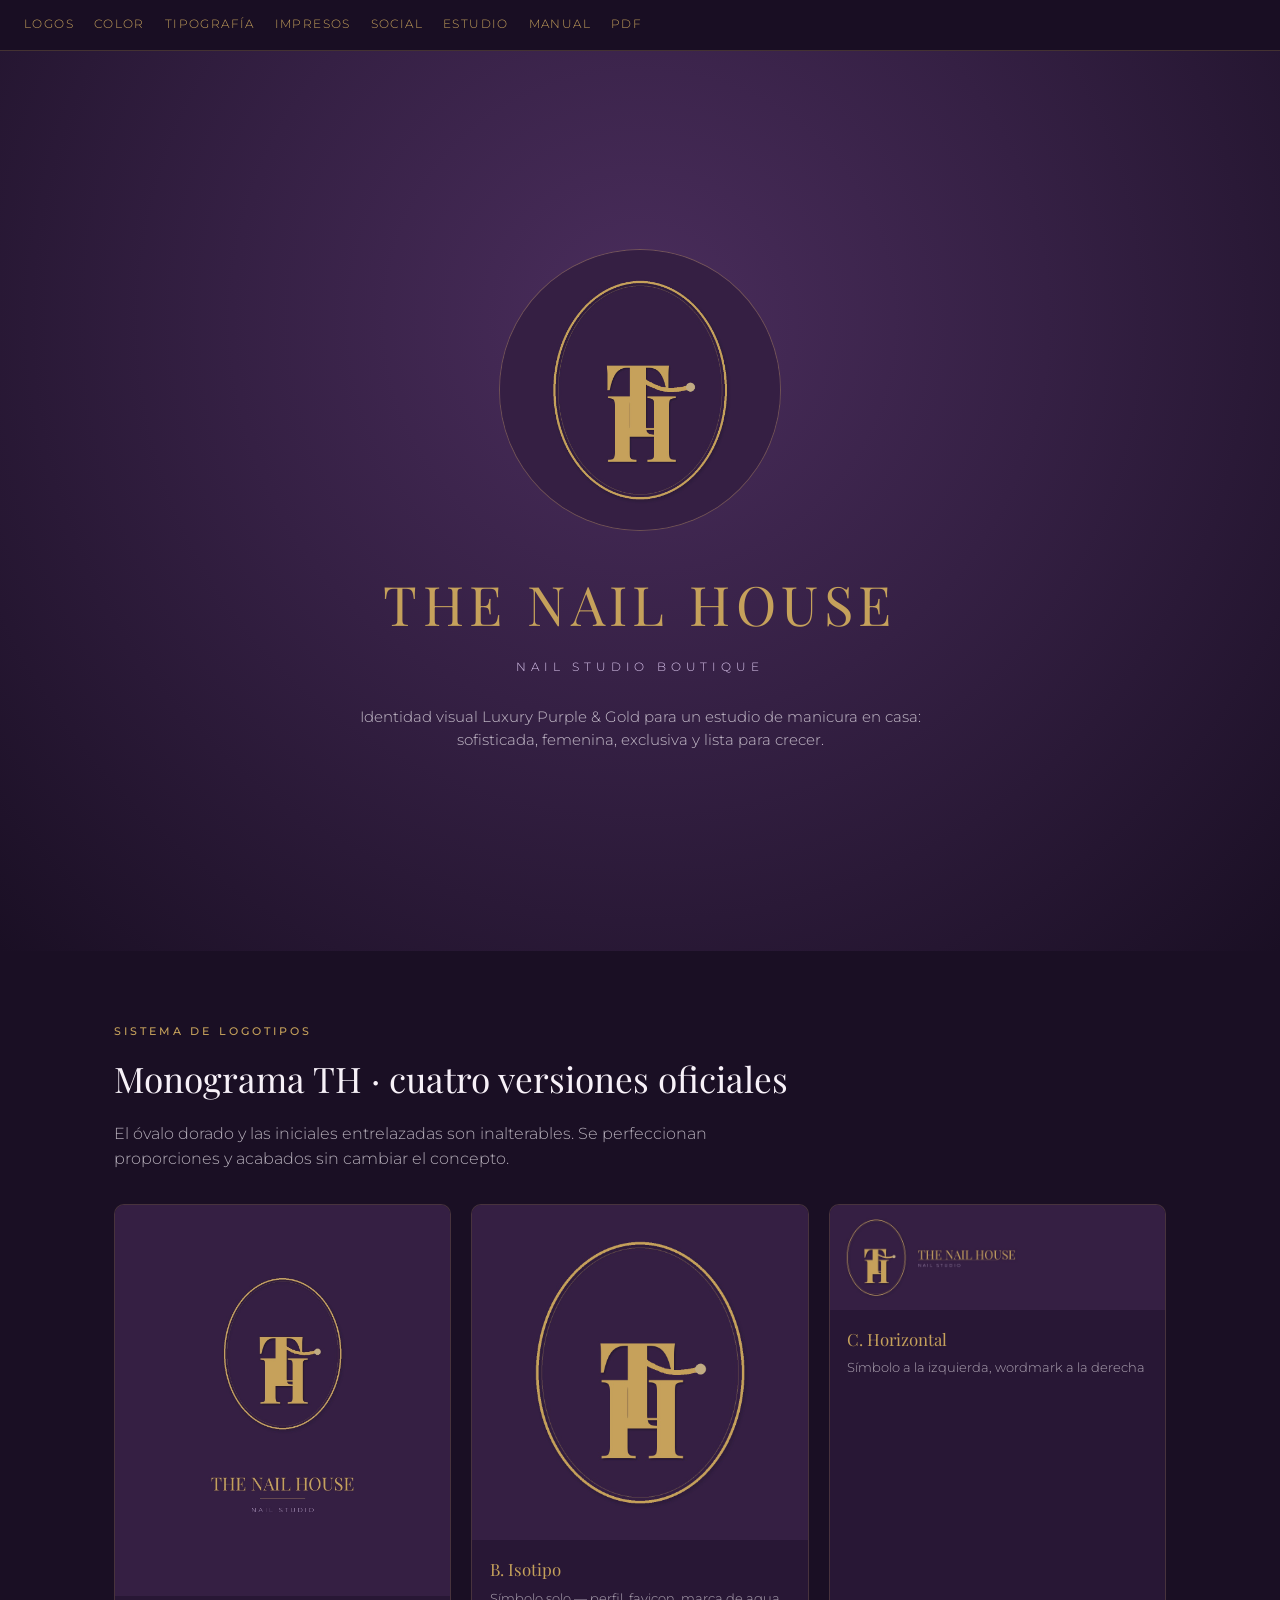
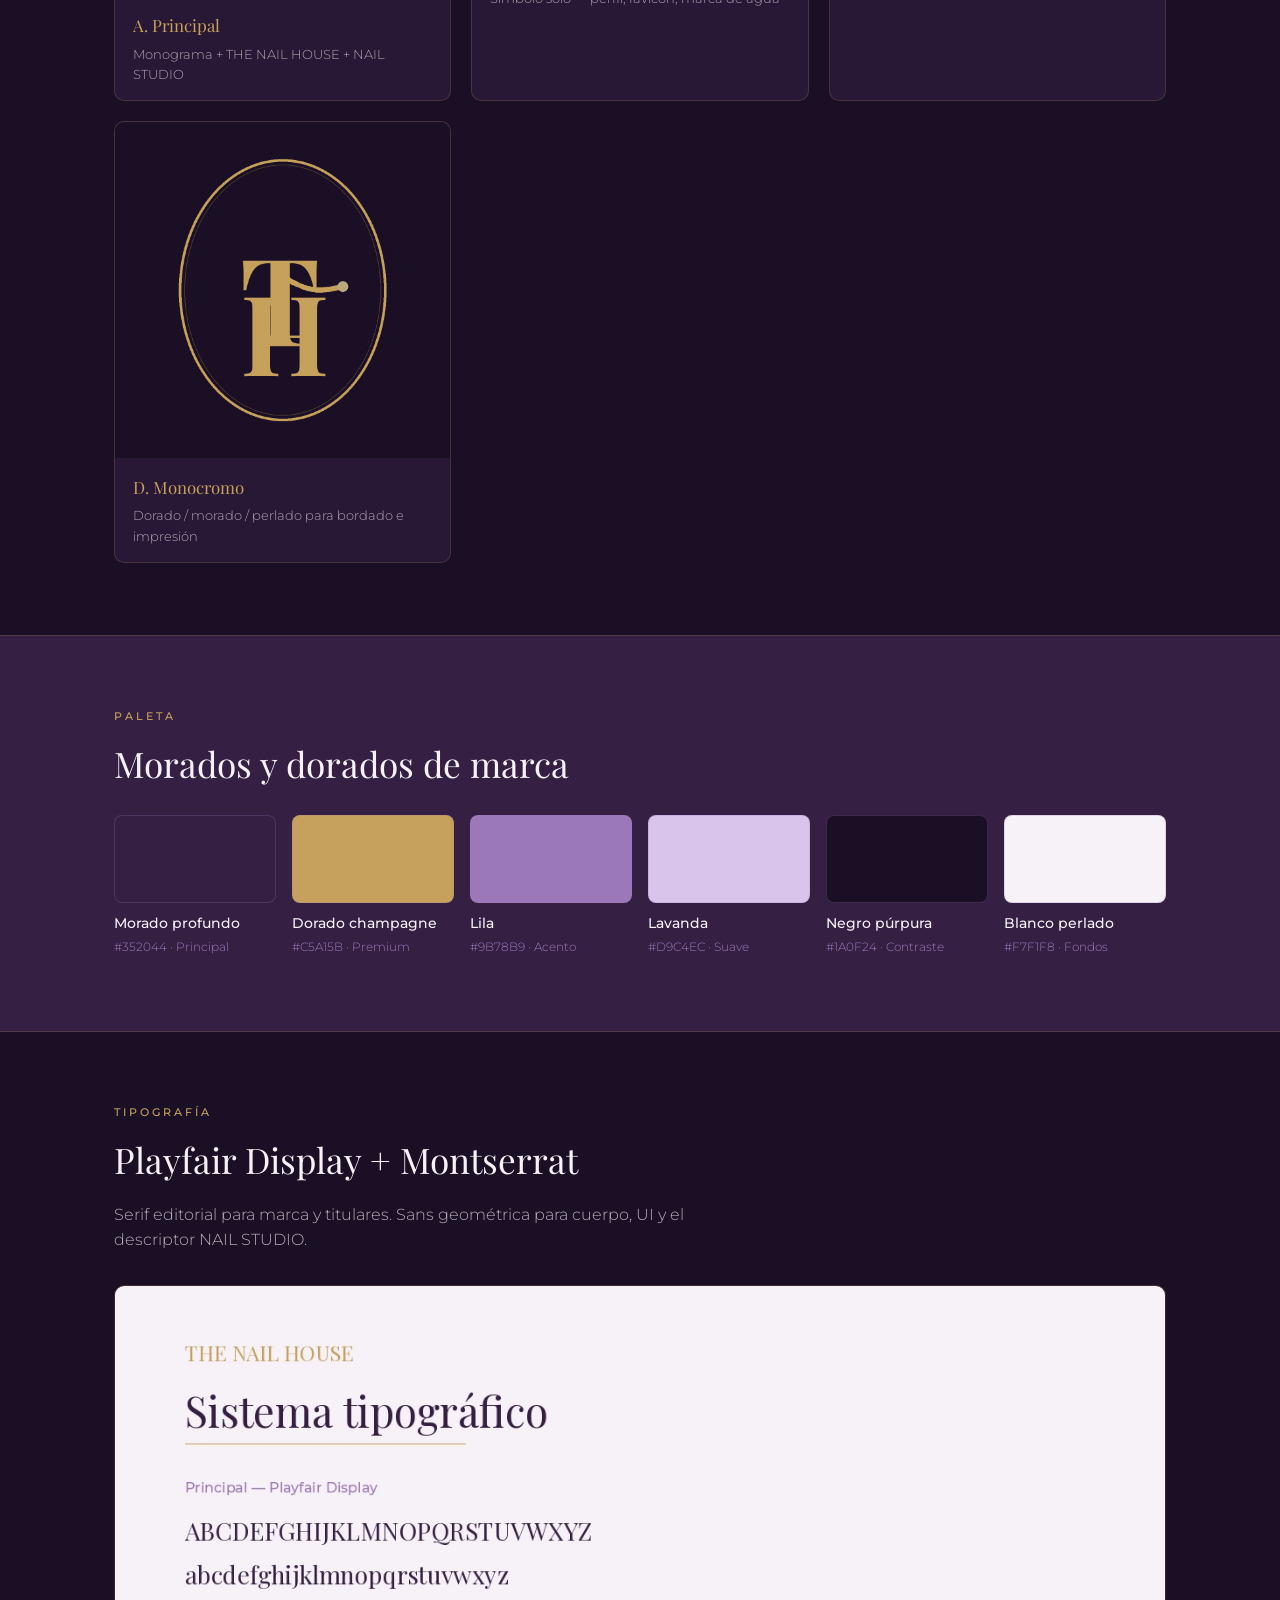
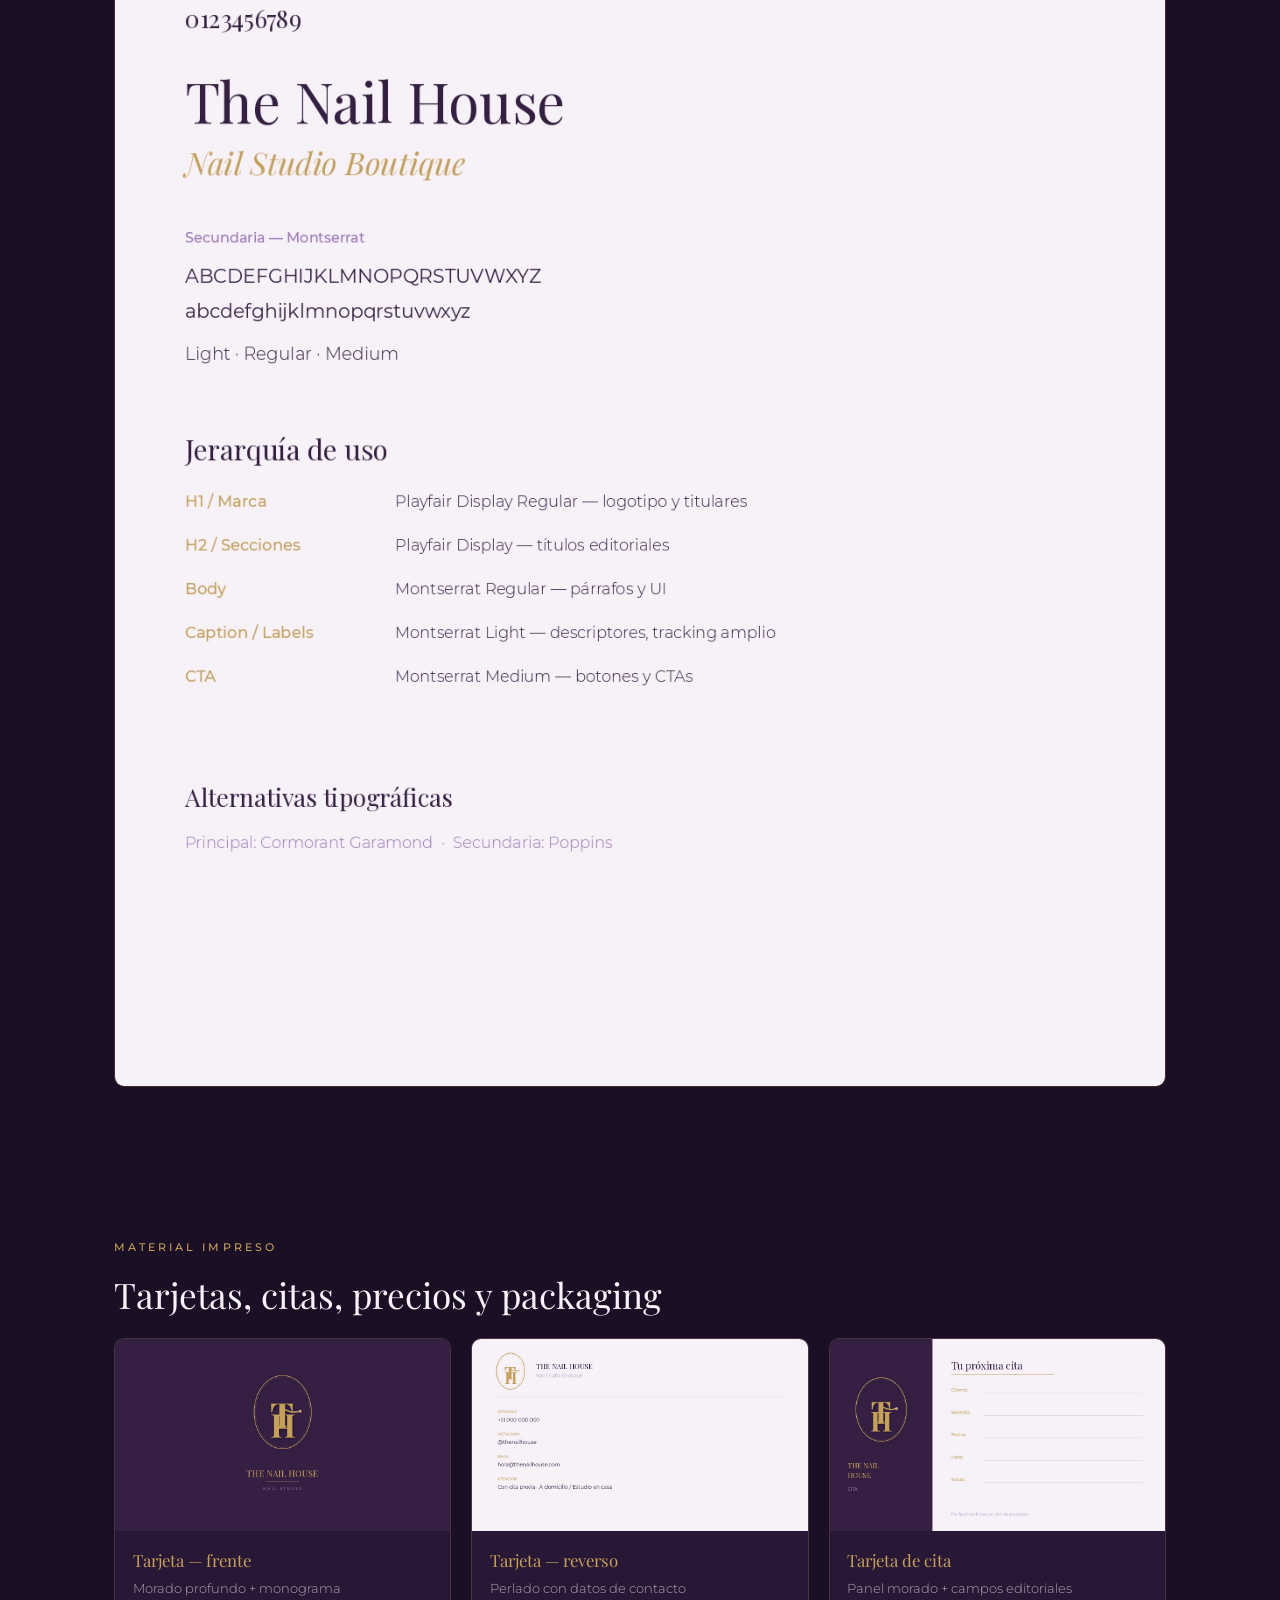
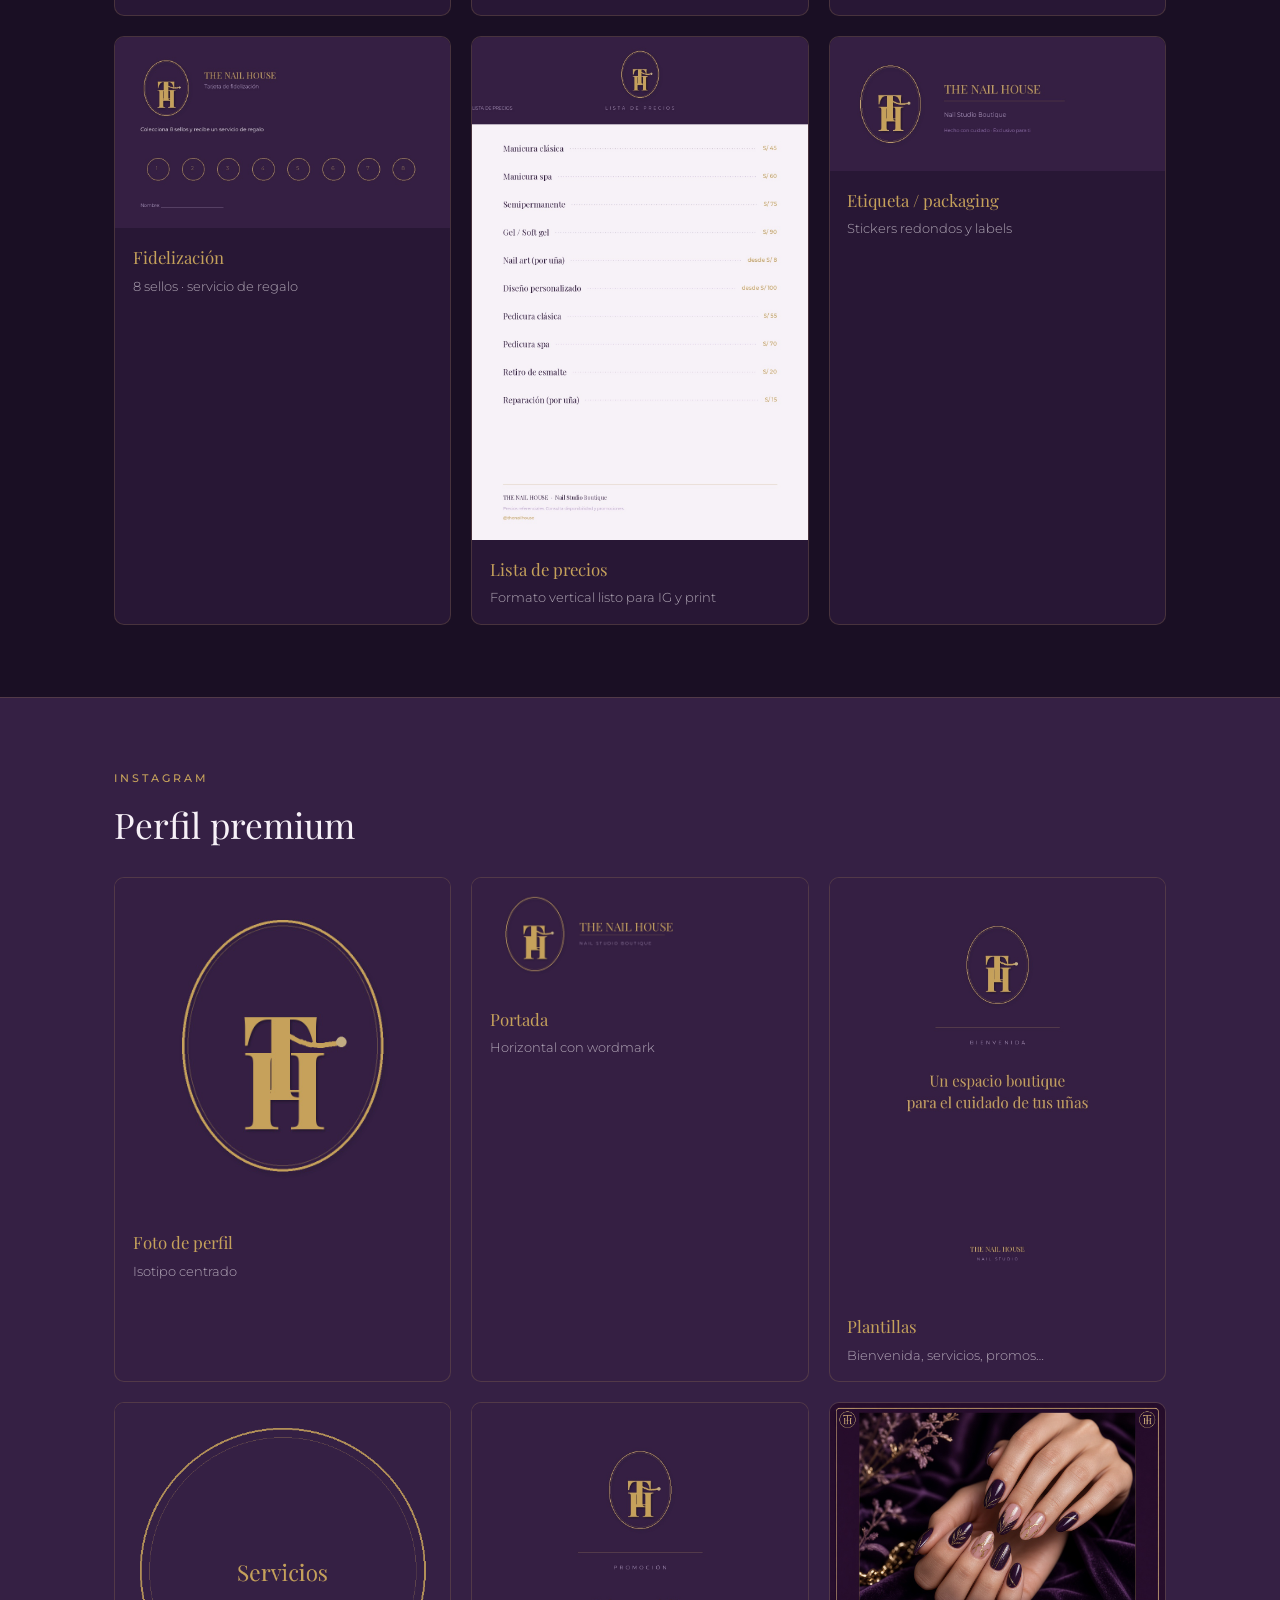
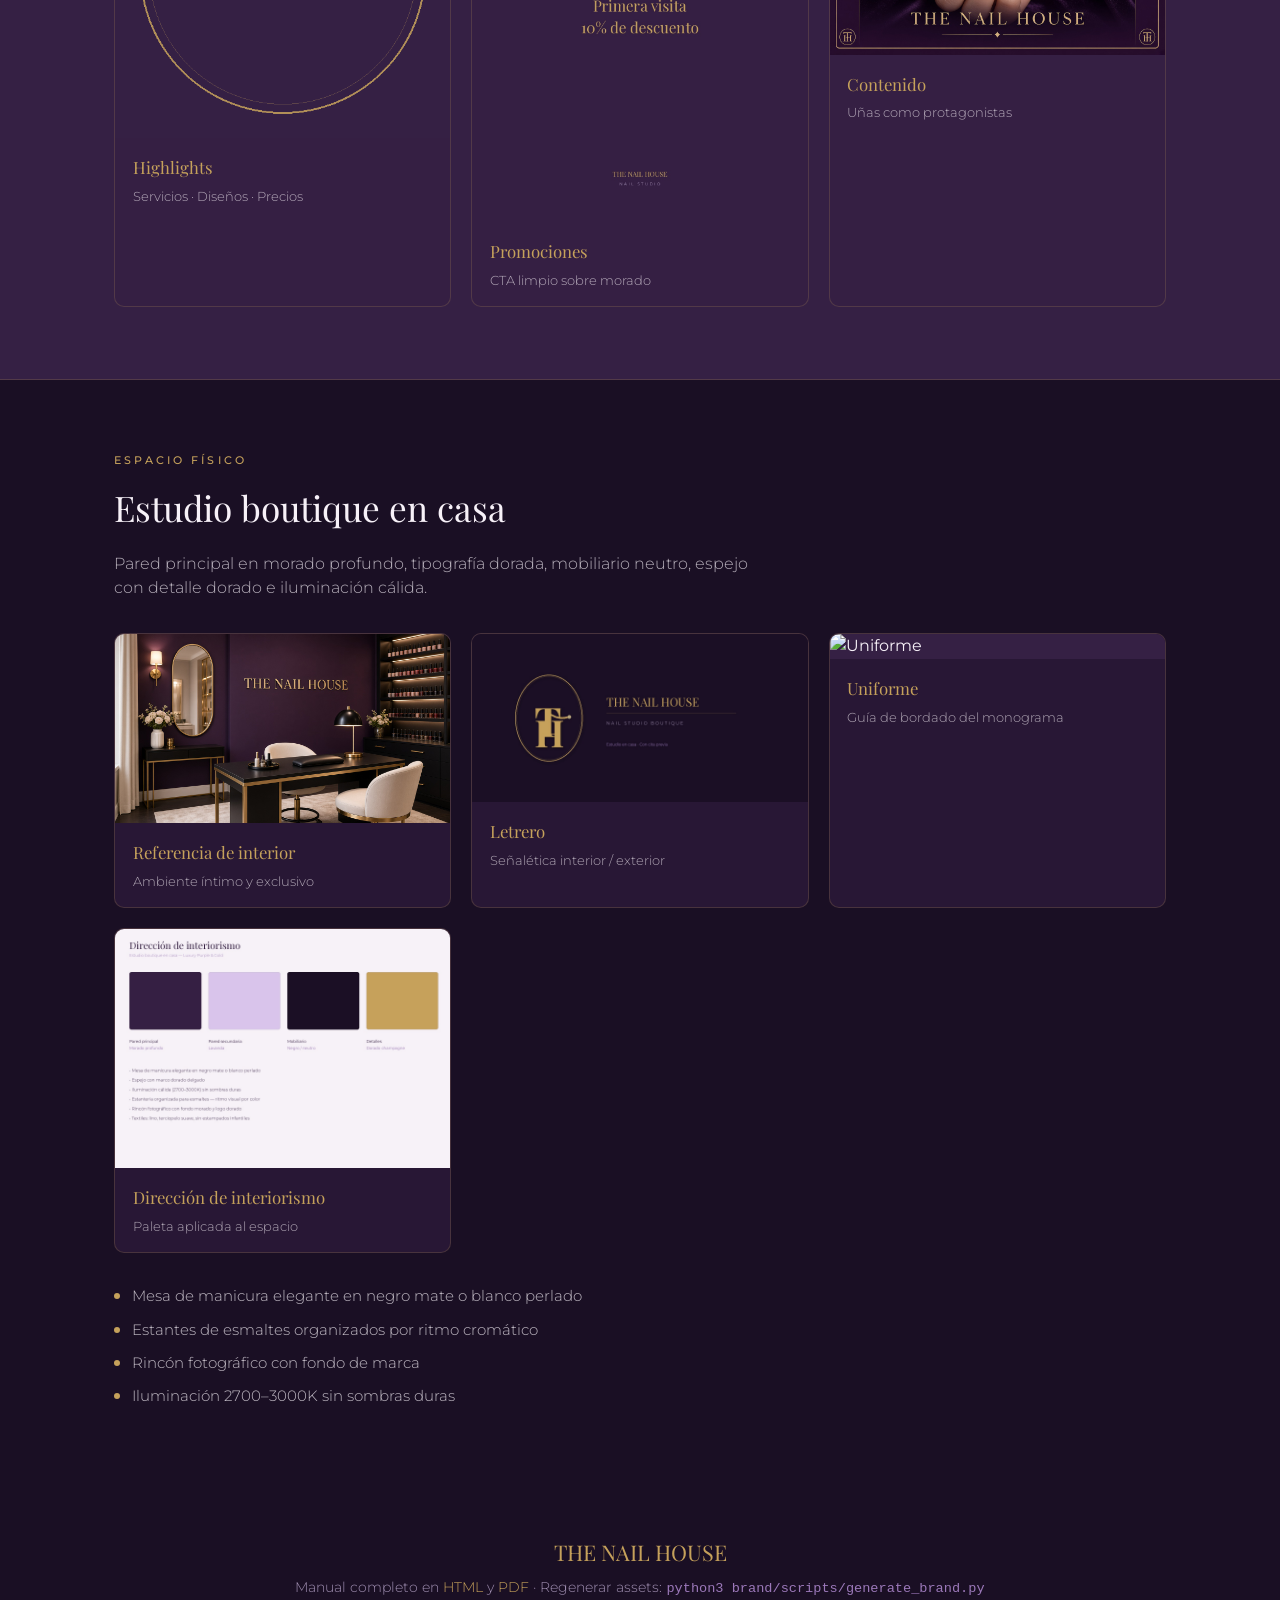
==== brand/index.html @ f0cbc024 "Add THE NAIL HOUSE luxury purple & gold brand identity Complete visual identity system: TH monogram " ====
<!DOCTYPE html>
<html lang="es">
<head>
<meta charset="UTF-8"/>
<meta name="viewport" content="width=device-width, initial-scale=1"/>
<title>THE NAIL HOUSE — Identidad Visual</title>
<link href="https://fonts.googleapis.com/css2?family=Playfair+Display:ital,wght@0,400;0,700;1,400&family=Montserrat:wght@300;400;500&display=swap" rel="stylesheet"/>
<style>
:root{
  --purple:#352044; --gold:#C5A15B; --lila:#9B78B9;
  --lavender:#D9C4EC; --black:#1A0F24; --pearl:#F7F1F8;
}
*{box-sizing:border-box;margin:0;padding:0}
body{font-family:Montserrat,sans-serif;background:var(--black);color:var(--pearl);line-height:1.55}
a{color:var(--gold);text-decoration:none}
nav{position:sticky;top:0;z-index:10;background:rgba(26,15,36,.92);backdrop-filter:blur(8px);
  display:flex;gap:1.25rem;flex-wrap:wrap;padding:1rem 1.5rem;border-bottom:1px solid rgba(197,161,91,.25);
  font-size:.72rem;letter-spacing:.12em;text-transform:uppercase;font-weight:300}
nav a:hover{color:var(--lavender)}
.hero{min-height:100vh;display:grid;place-items:center;text-align:center;padding:4rem 1.5rem;
  background:radial-gradient(ellipse at 50% 30%,#4a2d5c 0%,var(--purple) 45%,var(--black) 100%)}
.mono{width:min(280px,55vw);aspect-ratio:1;margin:0 auto 2rem;border-radius:50%;
  background:url('logos/logo-monogram/logo-monogram.jpg') center/cover;box-shadow:0 0 0 1px rgba(197,161,91,.35)}
.hero h1{font-family:'Playfair Display',serif;font-weight:400;font-size:clamp(2rem,5vw,3.4rem);
  letter-spacing:.1em;color:var(--gold);margin-bottom:.75rem}
.hero .tag{font-weight:300;letter-spacing:.4em;font-size:.75rem;color:var(--lavender)}
.hero p{max-width:36rem;margin:1.75rem auto 0;font-weight:300;color:rgba(247,241,248,.75);font-size:.95rem}
section{padding:4.5rem 1.5rem;max-width:1100px;margin:0 auto}
.eyebrow{font-size:.68rem;letter-spacing:.28em;text-transform:uppercase;color:var(--gold);margin-bottom:.75rem;font-weight:500}
h2{font-family:'Playfair Display',serif;font-weight:400;font-size:clamp(1.6rem,3vw,2.2rem);color:var(--pearl);margin-bottom:1rem}
.lead{color:rgba(247,241,248,.7);font-weight:300;max-width:40rem;margin-bottom:2rem}
.grid{display:grid;gap:1.25rem}
.grid-2{grid-template-columns:repeat(auto-fit,minmax(280px,1fr))}
.grid-3{grid-template-columns:repeat(auto-fit,minmax(200px,1fr))}
.card{background:rgba(53,32,68,.55);border:1px solid rgba(197,161,91,.2);border-radius:10px;overflow:hidden}
.card img{width:100%;display:block;background:var(--purple)}
.card .meta{padding:1rem 1.1rem}
.card h3{font-family:'Playfair Display',serif;font-size:1.05rem;color:var(--gold);margin-bottom:.35rem;font-weight:400}
.card p{font-size:.82rem;font-weight:300;color:rgba(247,241,248,.65)}
.swatches{display:grid;grid-template-columns:repeat(auto-fit,minmax(140px,1fr));gap:1rem}
.swatch .chip{height:88px;border-radius:8px;border:1px solid rgba(155,120,185,.25);margin-bottom:.6rem}
.swatch strong{display:block;font-weight:500;font-size:.85rem}
.swatch span{font-size:.72rem;color:var(--lila);font-weight:300}
.band{background:var(--purple);border-top:1px solid rgba(197,161,91,.2);border-bottom:1px solid rgba(197,161,91,.2)}
.band-inner{max-width:1100px;margin:0 auto;padding:4.5rem 1.5rem}
ul.clean{list-style:none;display:grid;gap:.65rem;margin-top:1rem}
ul.clean li{padding-left:1.1rem;position:relative;font-weight:300;color:rgba(247,241,248,.75);font-size:.92rem}
ul.clean li::before{content:"";position:absolute;left:0;top:.55em;width:6px;height:6px;border-radius:50%;background:var(--gold)}
footer{text-align:center;padding:3.5rem 1.5rem;color:rgba(217,196,236,.7);font-weight:300;font-size:.85rem}
footer strong{display:block;font-family:'Playfair Display',serif;color:var(--gold);font-size:1.35rem;font-weight:400;margin-bottom:.5rem}
</style>
</head>
<body>
<nav>
  <a href="#logos">Logos</a>
  <a href="#color">Color</a>
  <a href="#tipo">Tipografía</a>
  <a href="#print">Impresos</a>
  <a href="#social">Social</a>
  <a href="#estudio">Estudio</a>
  <a href="brand-guidelines/index.html">Manual</a>
  <a href="brand-guidelines/THE-NAIL-HOUSE-Brand-Guidelines.pdf">PDF</a>
</nav>

<header class="hero">
  <div>
    <div class="mono" role="img" aria-label="Monograma TH"></div>
    <h1>THE NAIL HOUSE</h1>
    <div class="tag">NAIL STUDIO BOUTIQUE</div>
    <p>Identidad visual Luxury Purple &amp; Gold para un estudio de manicura en casa: sofisticada, femenina, exclusiva y lista para crecer.</p>
  </div>
</header>

<section id="logos">
  <div class="eyebrow">Sistema de logotipos</div>
  <h2>Monograma TH · cuatro versiones oficiales</h2>
  <p class="lead">El óvalo dorado y las iniciales entrelazadas son inalterables. Se perfeccionan proporciones y acabados sin cambiar el concepto.</p>
  <div class="grid grid-2">
    <div class="card">
      <img src="logos/logo-primary/logo-primary.jpg" alt="Logotipo principal"/>
      <div class="meta"><h3>A. Principal</h3><p>Monograma + THE NAIL HOUSE + NAIL STUDIO</p></div>
    </div>
    <div class="card">
      <img src="logos/logo-monogram/logo-monogram.jpg" alt="Isotipo"/>
      <div class="meta"><h3>B. Isotipo</h3><p>Símbolo solo — perfil, favicon, marca de agua</p></div>
    </div>
    <div class="card">
      <img src="logos/logo-horizontal/logo-horizontal.jpg" alt="Logotipo horizontal"/>
      <div class="meta"><h3>C. Horizontal</h3><p>Símbolo a la izquierda, wordmark a la derecha</p></div>
    </div>
    <div class="card">
      <img src="logos/logo-monochrome/logo-on-black.jpg" alt="Monocromo"/>
      <div class="meta"><h3>D. Monocromo</h3><p>Dorado / morado / perlado para bordado e impresión</p></div>
    </div>
  </div>
</section>

<section id="color" class="band" style="max-width:none;padding:0">
  <div class="band-inner">
    <div class="eyebrow">Paleta</div>
    <h2>Morados y dorados de marca</h2>
    <div class="swatches" style="margin-top:1.5rem">
      <div class="swatch"><div class="chip" style="background:#352044"></div><strong>Morado profundo</strong><span>#352044 · Principal</span></div>
      <div class="swatch"><div class="chip" style="background:#C5A15B"></div><strong>Dorado champagne</strong><span>#C5A15B · Premium</span></div>
      <div class="swatch"><div class="chip" style="background:#9B78B9"></div><strong>Lila</strong><span>#9B78B9 · Acento</span></div>
      <div class="swatch"><div class="chip" style="background:#D9C4EC"></div><strong>Lavanda</strong><span>#D9C4EC · Suave</span></div>
      <div class="swatch"><div class="chip" style="background:#1A0F24"></div><strong>Negro púrpura</strong><span>#1A0F24 · Contraste</span></div>
      <div class="swatch"><div class="chip" style="background:#F7F1F8"></div><strong>Blanco perlado</strong><span>#F7F1F8 · Fondos</span></div>
    </div>
  </div>
</section>

<section id="tipo">
  <div class="eyebrow">Tipografía</div>
  <h2>Playfair Display + Montserrat</h2>
  <p class="lead">Serif editorial para marca y titulares. Sans geométrica para cuerpo, UI y el descriptor NAIL STUDIO.</p>
  <img src="typography/typography-specimen.jpg" alt="Espécimen tipográfico" style="width:100%;border-radius:10px;border:1px solid rgba(197,161,91,.2)"/>
</section>

<section id="print">
  <div class="eyebrow">Material impreso</div>
  <h2>Tarjetas, citas, precios y packaging</h2>
  <div class="grid grid-2">
    <div class="card"><img src="business-cards/card-front.jpg" alt="Tarjeta frente"/><div class="meta"><h3>Tarjeta — frente</h3><p>Morado profundo + monograma</p></div></div>
    <div class="card"><img src="business-cards/card-back.jpg" alt="Tarjeta reverso"/><div class="meta"><h3>Tarjeta — reverso</h3><p>Perlado con datos de contacto</p></div></div>
    <div class="card"><img src="appointments/appointment-card.jpg" alt="Cita"/><div class="meta"><h3>Tarjeta de cita</h3><p>Panel morado + campos editoriales</p></div></div>
    <div class="card"><img src="appointments/loyalty-card.jpg" alt="Fidelización"/><div class="meta"><h3>Fidelización</h3><p>8 sellos · servicio de regalo</p></div></div>
    <div class="card"><img src="price-list/price-list.jpg" alt="Precios"/><div class="meta"><h3>Lista de precios</h3><p>Formato vertical listo para IG y print</p></div></div>
    <div class="card"><img src="packaging/label-rectangular.jpg" alt="Etiqueta"/><div class="meta"><h3>Etiqueta / packaging</h3><p>Stickers redondos y labels</p></div></div>
  </div>
</section>

<section id="social" class="band" style="max-width:none;padding:0">
  <div class="band-inner">
    <div class="eyebrow">Instagram</div>
    <h2>Perfil premium</h2>
    <div class="grid grid-3" style="margin-top:1.5rem">
      <div class="card"><img src="social-media/profile/instagram-profile.jpg" alt="Perfil"/><div class="meta"><h3>Foto de perfil</h3><p>Isotipo centrado</p></div></div>
      <div class="card"><img src="social-media/profile/instagram-cover.jpg" alt="Portada"/><div class="meta"><h3>Portada</h3><p>Horizontal con wordmark</p></div></div>
      <div class="card"><img src="social-media/templates/post-bienvenida.jpg" alt="Plantilla"/><div class="meta"><h3>Plantillas</h3><p>Bienvenida, servicios, promos…</p></div></div>
    </div>
    <div class="grid grid-3" style="margin-top:1.25rem">
      <div class="card"><img src="social-media/highlights/highlight-servicios.png" alt="Highlight"/><div class="meta"><h3>Highlights</h3><p>Servicios · Diseños · Precios</p></div></div>
      <div class="card"><img src="social-media/templates/post-promo.jpg" alt="Promo"/><div class="meta"><h3>Promociones</h3><p>CTA limpio sobre morado</p></div></div>
      <div class="card"><img src="social-media/templates/post-nail-art-photo.jpg" alt="Nail art"/><div class="meta"><h3>Contenido</h3><p>Uñas como protagonistas</p></div></div>
    </div>
  </div>
</section>

<section id="estudio">
  <div class="eyebrow">Espacio físico</div>
  <h2>Estudio boutique en casa</h2>
  <p class="lead">Pared principal en morado profundo, tipografía dorada, mobiliario neutro, espejo con detalle dorado e iluminación cálida.</p>
  <div class="grid grid-2">
    <div class="card"><img src="mockups/studio-interior-photo.jpg" alt="Interior"/><div class="meta"><h3>Referencia de interior</h3><p>Ambiente íntimo y exclusivo</p></div></div>
    <div class="card"><img src="mockups/letrero-estudio.jpg" alt="Letrero"/><div class="meta"><h3>Letrero</h3><p>Señalética interior / exterior</p></div></div>
    <div class="card"><img src="mockups/uniforme-guia.jpg" alt="Uniforme"/><div class="meta"><h3>Uniforme</h3><p>Guía de bordado del monograma</p></div></div>
    <div class="card"><img src="mockups/estudio-direccion.jpg" alt="Dirección"/><div class="meta"><h3>Dirección de interiorismo</h3><p>Paleta aplicada al espacio</p></div></div>
  </div>
  <ul class="clean" style="margin-top:2rem">
    <li>Mesa de manicura elegante en negro mate o blanco perlado</li>
    <li>Estantes de esmaltes organizados por ritmo cromático</li>
    <li>Rincón fotográfico con fondo de marca</li>
    <li>Iluminación 2700–3000K sin sombras duras</li>
  </ul>
</section>

<footer>
  <strong>THE NAIL HOUSE</strong>
  Manual completo en <a href="brand-guidelines/index.html">HTML</a> y
  <a href="brand-guidelines/THE-NAIL-HOUSE-Brand-Guidelines.pdf">PDF</a>
  · Regenerar assets: <code style="color:var(--lila)">python3 brand/scripts/generate_brand.py</code>
</footer>
</body>
</html>
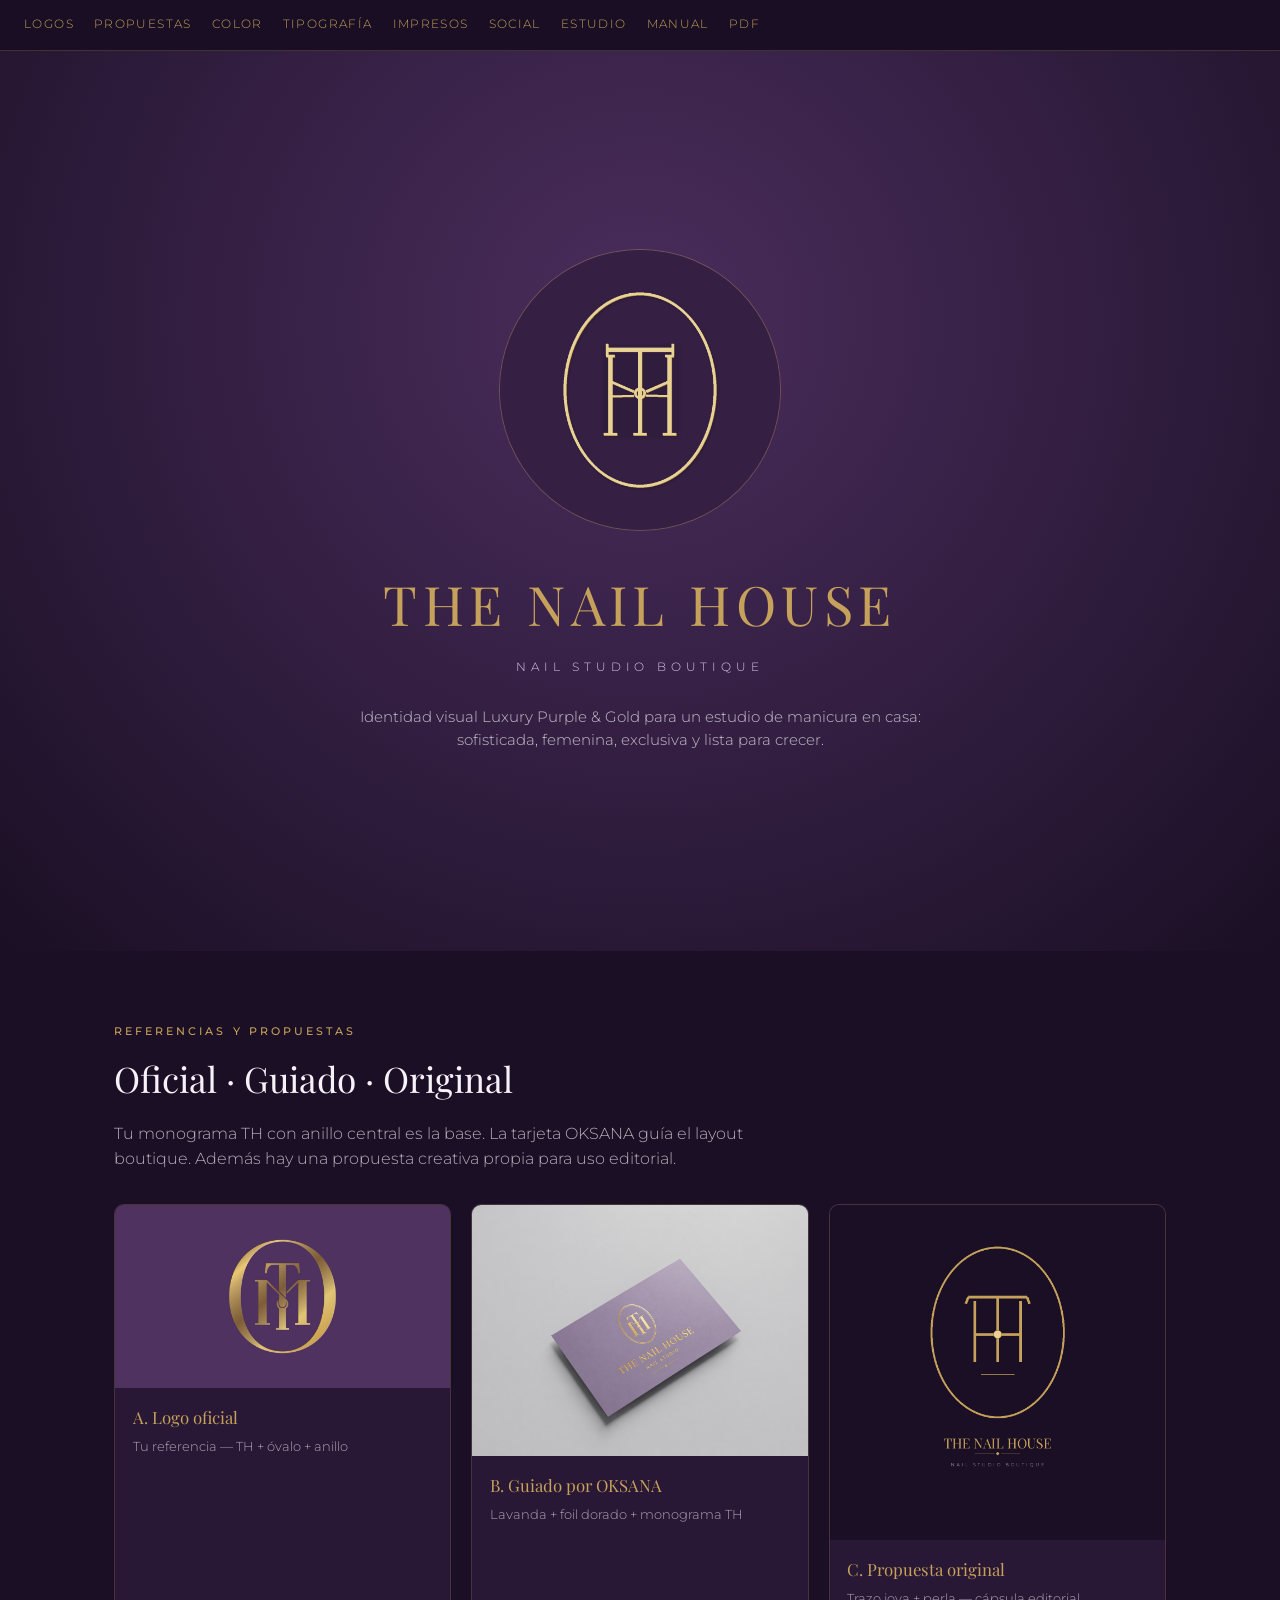
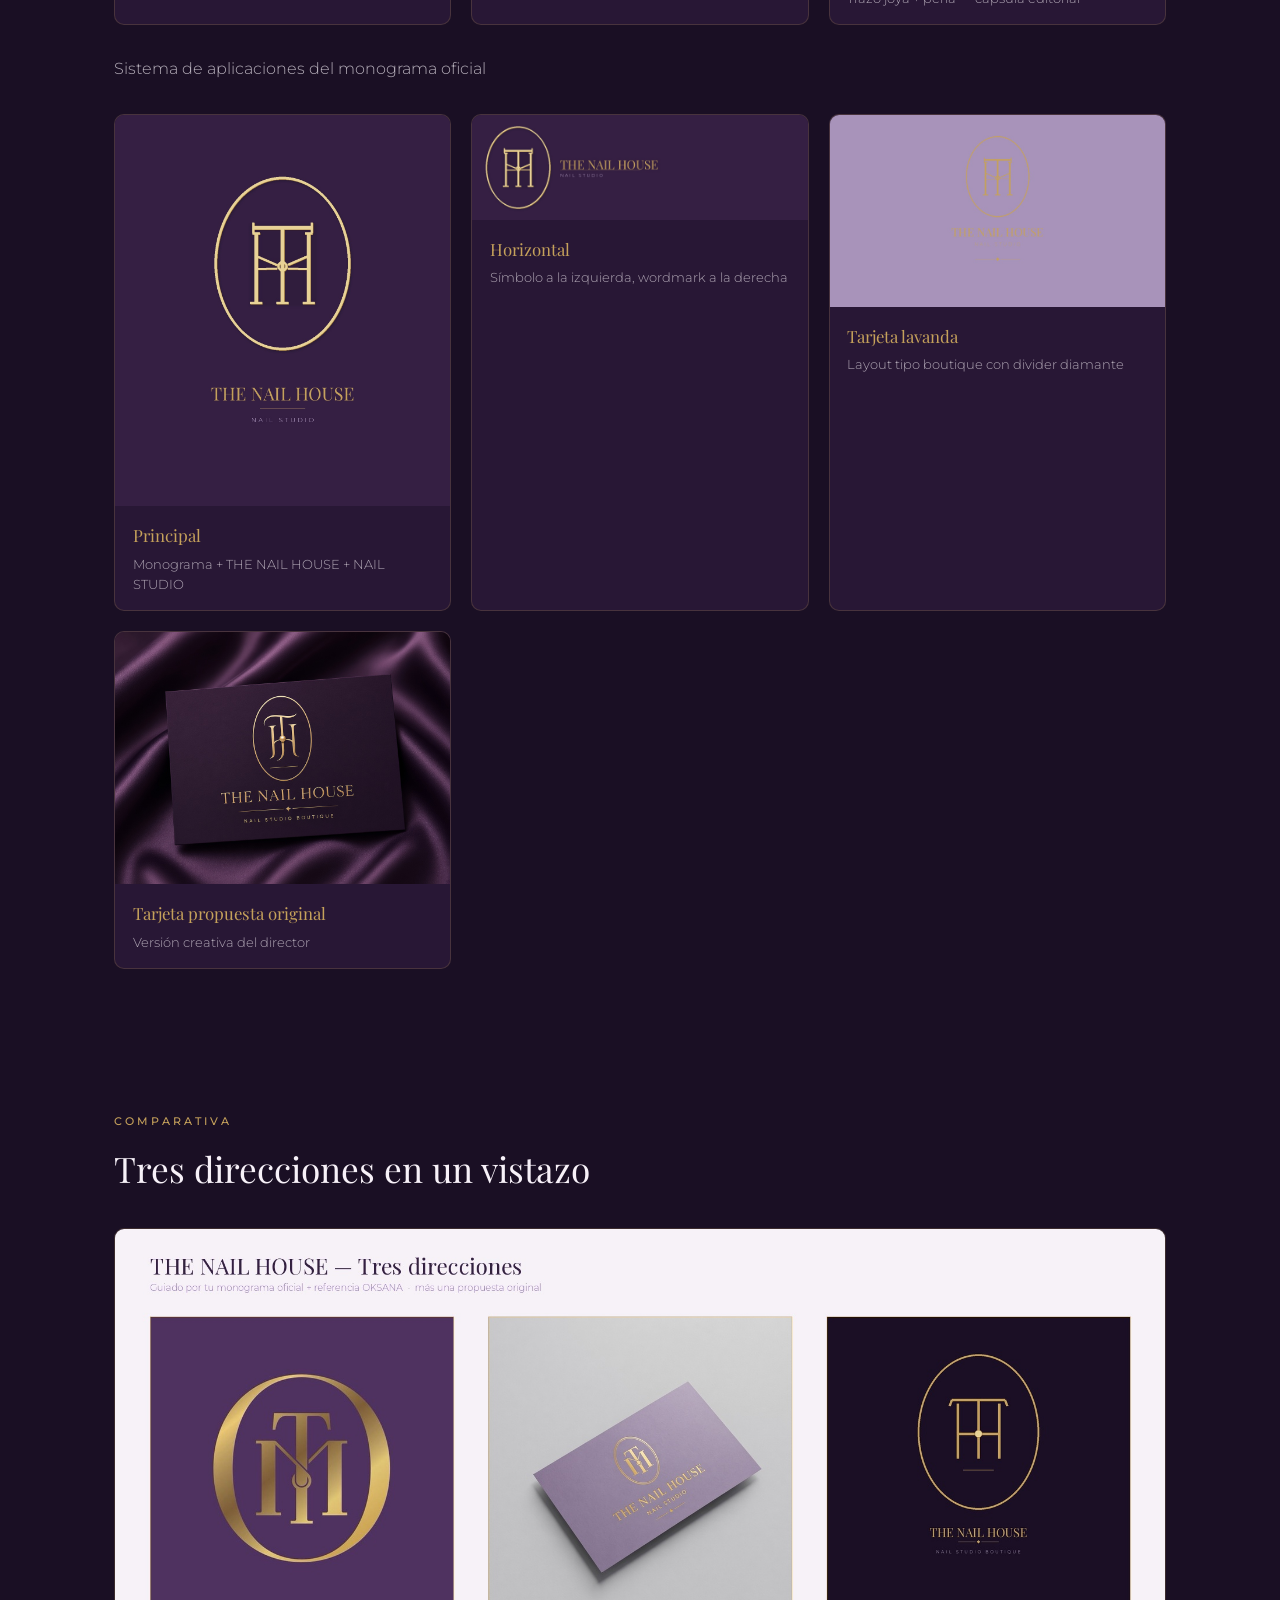
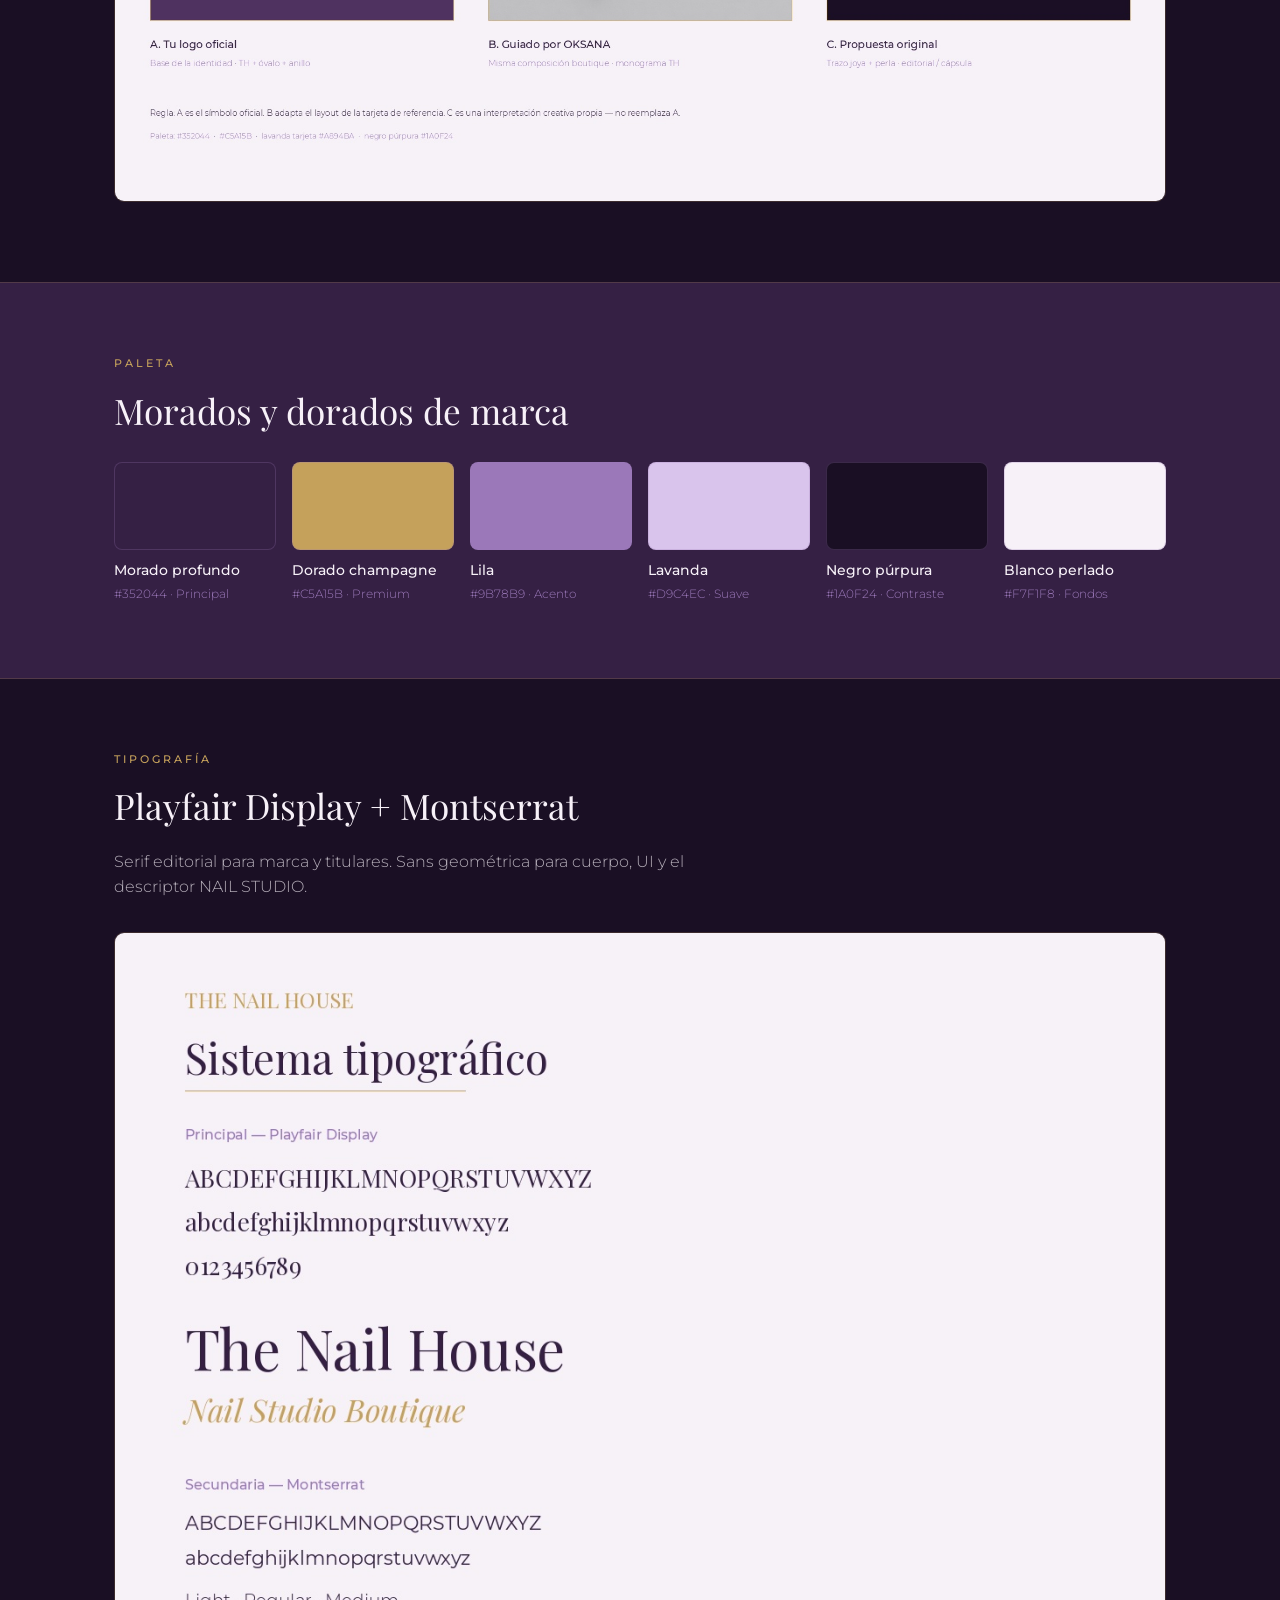
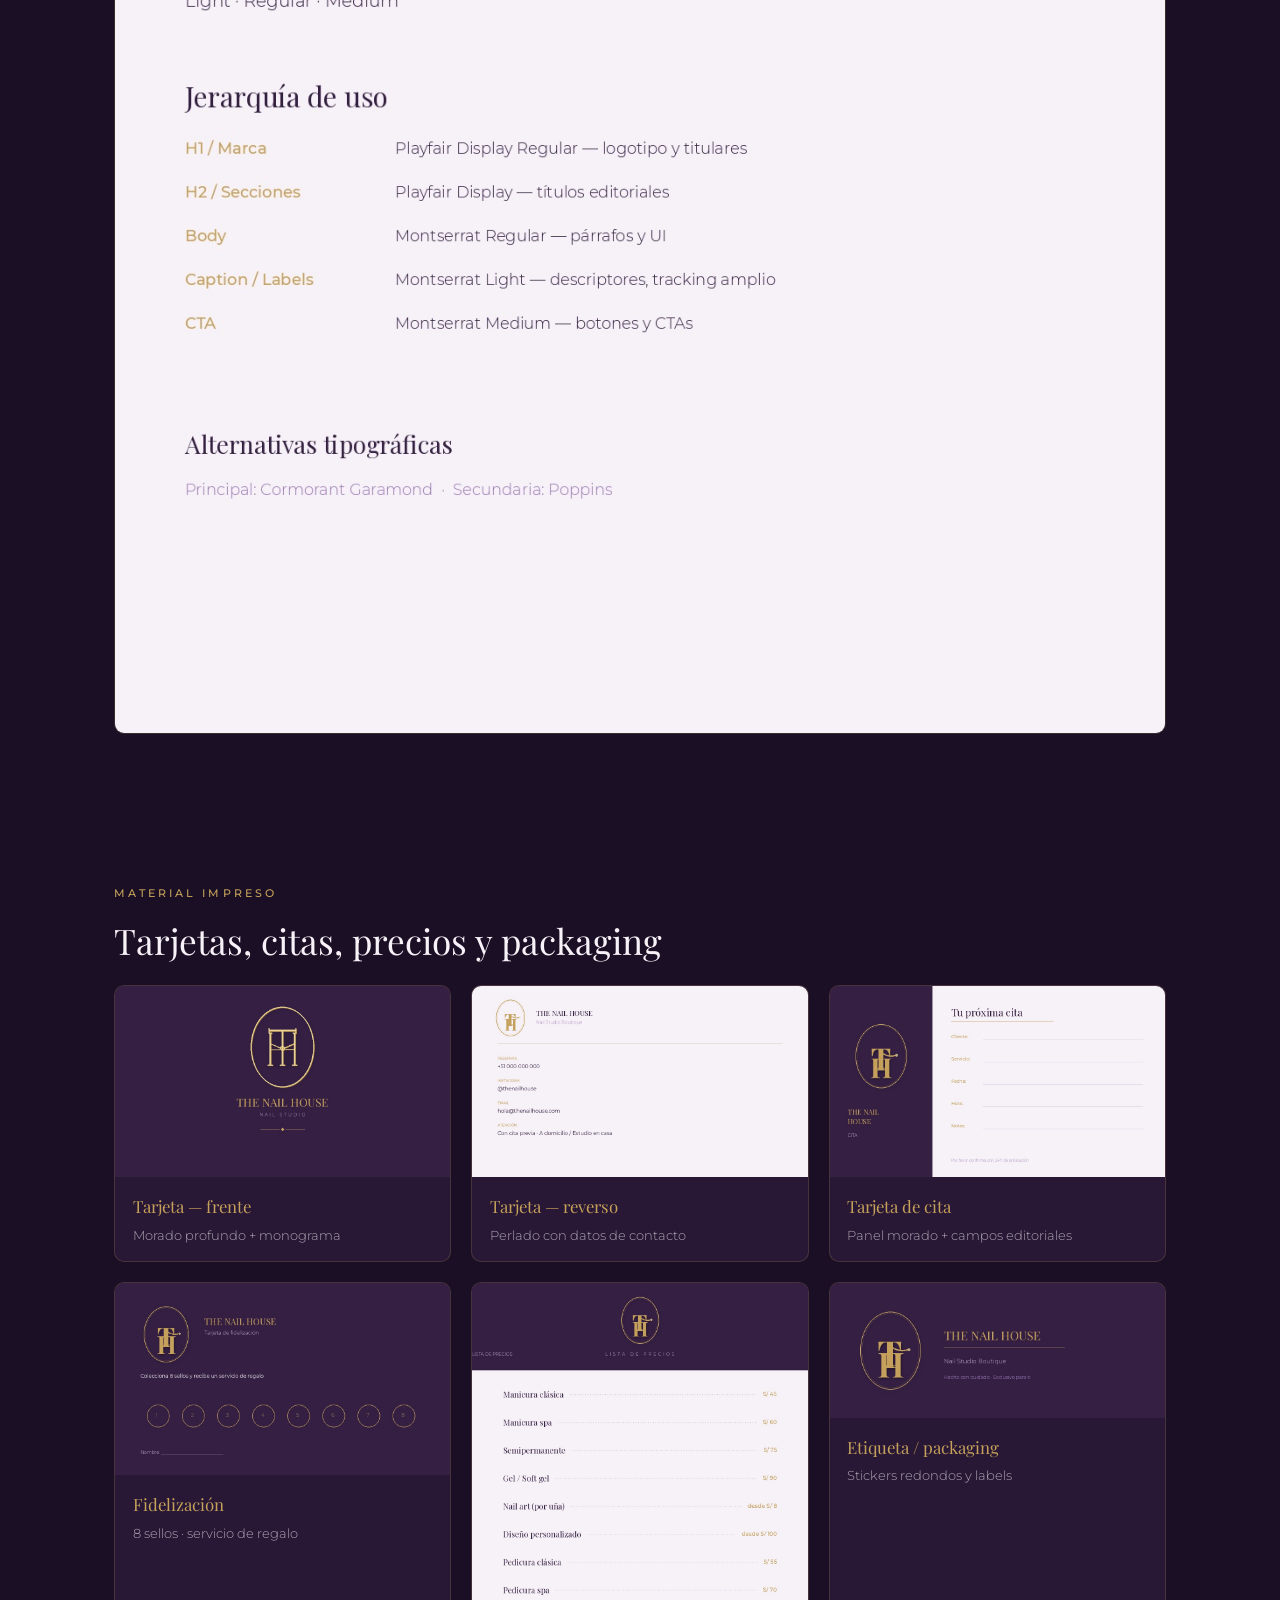
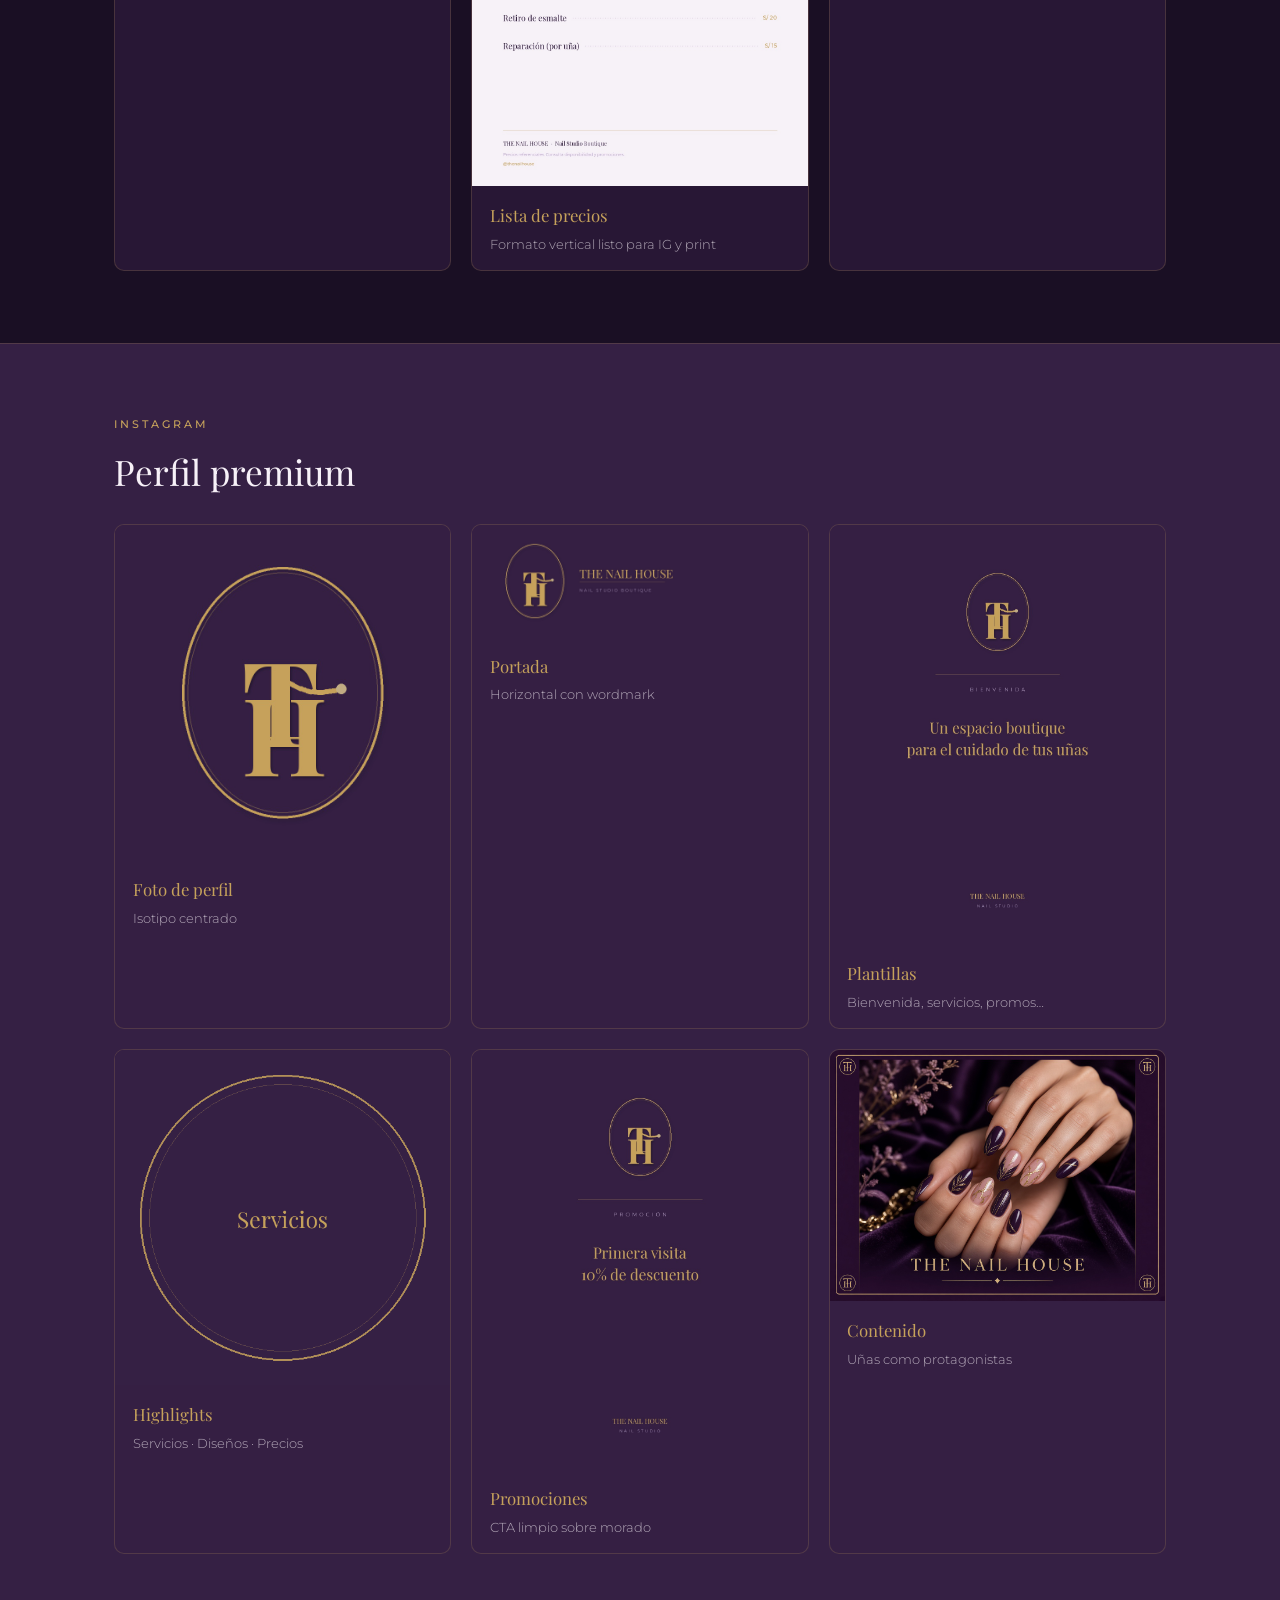
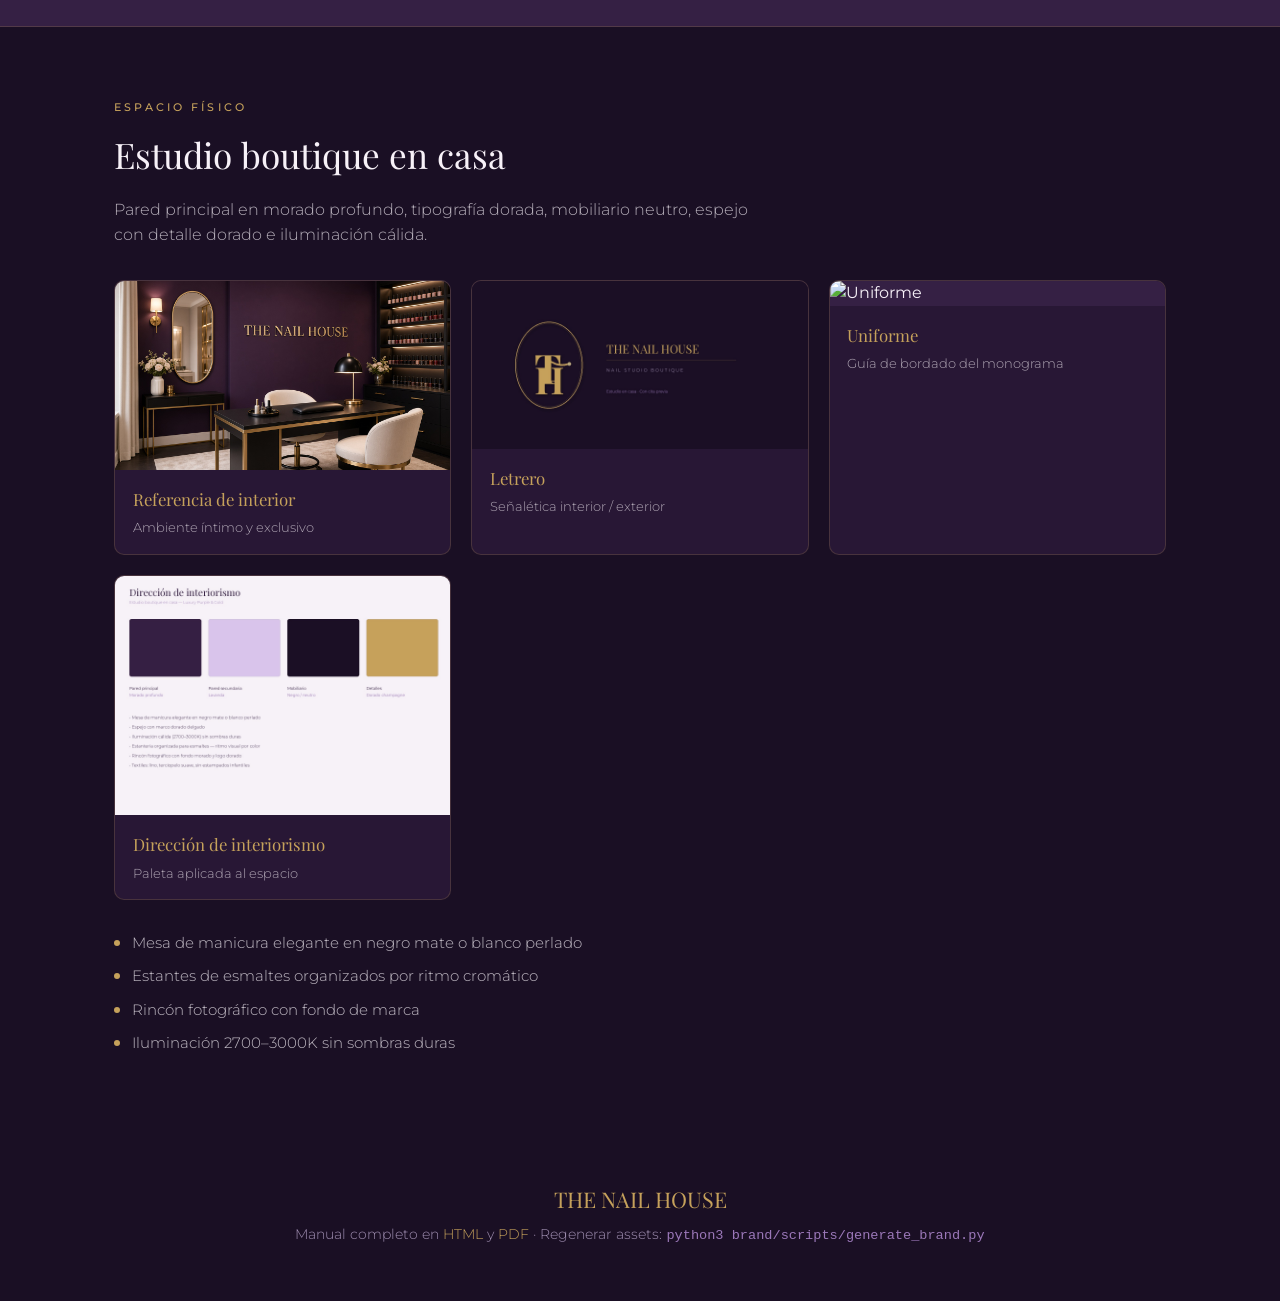
==== commit 8171dabd: "Refine brand from official monogram and add original proposal Incorporate the provided TH oval refer" ====
--- a/brand/index.html
+++ b/brand/index.html
@@ -53,6 +53,7 @@
 <body>
 <nav>
   <a href="#logos">Logos</a>
+  <a href="#propuestas">Propuestas</a>
   <a href="#color">Color</a>
   <a href="#tipo">Tipografía</a>
   <a href="#print">Impresos</a>
@@ -72,27 +73,48 @@
 </header>
 
 <section id="logos">
-  <div class="eyebrow">Sistema de logotipos</div>
-  <h2>Monograma TH · cuatro versiones oficiales</h2>
-  <p class="lead">El óvalo dorado y las iniciales entrelazadas son inalterables. Se perfeccionan proporciones y acabados sin cambiar el concepto.</p>
+  <div class="eyebrow">Referencias y propuestas</div>
+  <h2>Oficial · Guiado · Original</h2>
+  <p class="lead">Tu monograma TH con anillo central es la base. La tarjeta OKSANA guía el layout boutique. Además hay una propuesta creativa propia para uso editorial.</p>
+  <div class="grid grid-3">
+    <div class="card">
+      <img src="logos/logo-official/official-source.jpg" alt="Logo oficial"/>
+      <div class="meta"><h3>A. Logo oficial</h3><p>Tu referencia — TH + óvalo + anillo</p></div>
+    </div>
+    <div class="card">
+      <img src="business-cards/card-lavender-gold-mockup.jpg" alt="Tarjeta guiada"/>
+      <div class="meta"><h3>B. Guiado por OKSANA</h3><p>Lavanda + foil dorado + monograma TH</p></div>
+    </div>
+    <div class="card">
+      <img src="logos/logo-original-proposal/logo-original.jpg" alt="Propuesta original"/>
+      <div class="meta"><h3>C. Propuesta original</h3><p>Trazo joya + perla — cápsula editorial</p></div>
+    </div>
+  </div>
+  <p class="lead" style="margin-top:2rem">Sistema de aplicaciones del monograma oficial</p>
   <div class="grid grid-2">
     <div class="card">
       <img src="logos/logo-primary/logo-primary.jpg" alt="Logotipo principal"/>
-      <div class="meta"><h3>A. Principal</h3><p>Monograma + THE NAIL HOUSE + NAIL STUDIO</p></div>
-    </div>
-    <div class="card">
-      <img src="logos/logo-monogram/logo-monogram.jpg" alt="Isotipo"/>
-      <div class="meta"><h3>B. Isotipo</h3><p>Símbolo solo — perfil, favicon, marca de agua</p></div>
+      <div class="meta"><h3>Principal</h3><p>Monograma + THE NAIL HOUSE + NAIL STUDIO</p></div>
     </div>
     <div class="card">
       <img src="logos/logo-horizontal/logo-horizontal.jpg" alt="Logotipo horizontal"/>
-      <div class="meta"><h3>C. Horizontal</h3><p>Símbolo a la izquierda, wordmark a la derecha</p></div>
+      <div class="meta"><h3>Horizontal</h3><p>Símbolo a la izquierda, wordmark a la derecha</p></div>
     </div>
     <div class="card">
-      <img src="logos/logo-monochrome/logo-on-black.jpg" alt="Monocromo"/>
-      <div class="meta"><h3>D. Monocromo</h3><p>Dorado / morado / perlado para bordado e impresión</p></div>
+      <img src="business-cards/card-front-lavender.jpg" alt="Tarjeta lavanda"/>
+      <div class="meta"><h3>Tarjeta lavanda</h3><p>Layout tipo boutique con divider diamante</p></div>
+    </div>
+    <div class="card">
+      <img src="proposals/card-original-proposal.jpg" alt="Tarjeta original"/>
+      <div class="meta"><h3>Tarjeta propuesta original</h3><p>Versión creativa del director</p></div>
     </div>
   </div>
+</section>
+
+<section id="propuestas">
+  <div class="eyebrow">Comparativa</div>
+  <h2>Tres direcciones en un vistazo</h2>
+  <img src="proposals/comparison-board.jpg" alt="Comparativa de marcas" style="width:100%;border-radius:10px;border:1px solid rgba(197,161,91,.2);margin-top:1rem"/>
 </section>
 
 <section id="color" class="band" style="max-width:none;padding:0">
